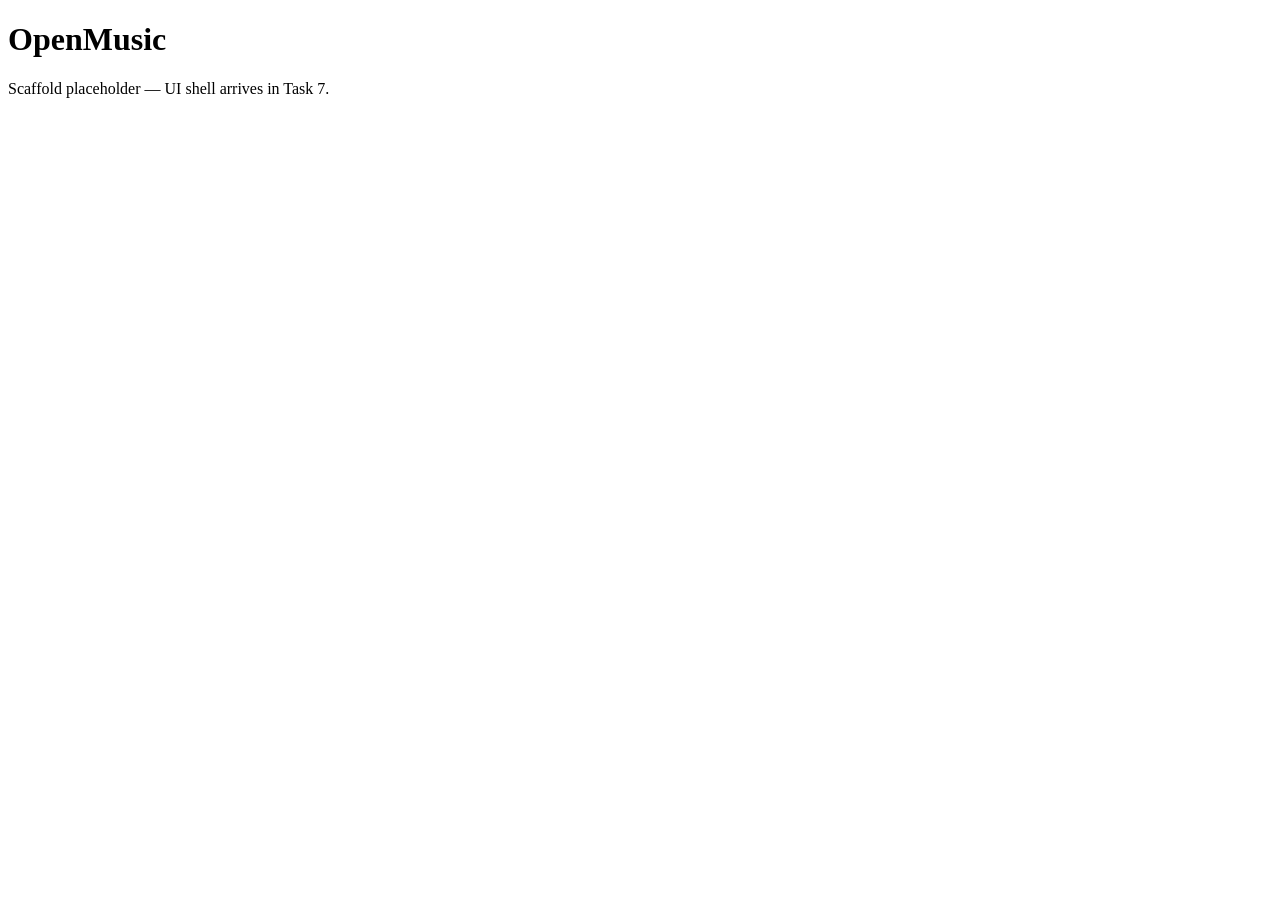
==== web/index.html @ 20663f75 "feat(openmusic): scaffold stdlib-go module with healthz" ====
<!doctype html>
<html lang="en">
<head>
  <meta charset="utf-8" />
  <meta name="viewport" content="width=device-width, initial-scale=1" />
  <title>OpenMusic</title>
</head>
<body>
  <h1>OpenMusic</h1>
  <p>Scaffold placeholder — UI shell arrives in Task 7.</p>
</body>
</html>
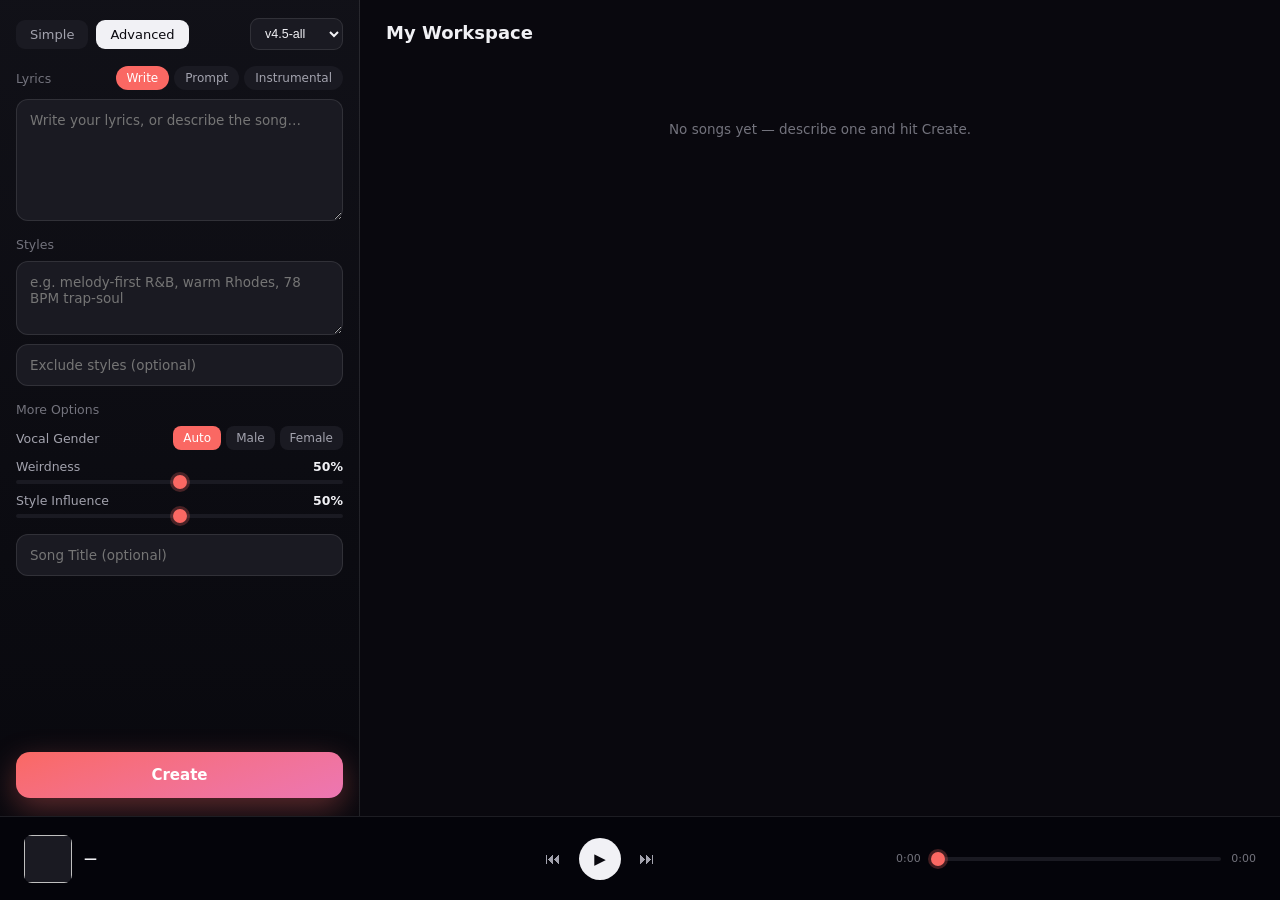
==== commit 37de400f: "feat(openmusic): suno-style frontend + dev fake-kie harness" ====
--- a/web/index.html
+++ b/web/index.html
@@ -1,12 +1,96 @@
 <!doctype html>
-<html lang="en">
+<html lang="zh-CN">
 <head>
-  <meta charset="utf-8" />
-  <meta name="viewport" content="width=device-width, initial-scale=1" />
-  <title>OpenMusic</title>
+<meta charset="utf-8" />
+<meta name="viewport" content="width=device-width, initial-scale=1" />
+<title>OpenMusic</title>
+<link rel="stylesheet" href="styles.css" />
 </head>
 <body>
-  <h1>OpenMusic</h1>
-  <p>Scaffold placeholder — UI shell arrives in Task 7.</p>
+<div class="om-app">
+  <!-- LEFT: creation console -->
+  <aside class="om-left">
+    <div class="om-modes">
+      <button data-mode="simple" class="om-seg">Simple</button>
+      <button data-mode="advanced" class="om-seg on">Advanced</button>
+      <select id="om-model" class="om-model">
+        <option value="V4_5ALL" selected>v4.5-all</option>
+        <option value="V5_5">v5.5</option>
+        <option value="V4_5PLUS">v4.5-plus</option>
+        <option value="V4_5">v4.5</option>
+        <option value="V4">v4</option>
+        <option value="V3_5">v3.5</option>
+      </select>
+    </div>
+
+    <section class="om-group">
+      <header class="om-group-h"><span>Lyrics</span>
+        <div class="om-lyric-modes">
+          <button data-lyric="write" class="om-chip on">Write</button>
+          <button data-lyric="prompt" class="om-chip">Prompt</button>
+          <button data-lyric="instrumental" class="om-chip">Instrumental</button>
+        </div>
+      </header>
+      <textarea id="om-prompt" class="om-text" rows="6" placeholder="Write your lyrics, or describe the song…"></textarea>
+    </section>
+
+    <section class="om-group">
+      <header class="om-group-h"><span>Styles</span></header>
+      <textarea id="om-style" class="om-text" rows="3" placeholder="e.g. melody-first R&B, warm Rhodes, 78 BPM trap-soul"></textarea>
+      <input id="om-negative" class="om-input" placeholder="Exclude styles (optional)" />
+    </section>
+
+    <section class="om-group om-more">
+      <header class="om-group-h"><span>More Options</span></header>
+      <div class="om-row">
+        <label>Vocal Gender</label>
+        <div class="om-seg-mini">
+          <button data-vocal="" class="on">Auto</button>
+          <button data-vocal="m">Male</button>
+          <button data-vocal="f">Female</button>
+        </div>
+      </div>
+      <div class="om-row om-slider-row">
+        <label>Weirdness <b id="om-weird-v">50%</b></label>
+        <input id="om-weird" type="range" min="0" max="100" value="50" class="om-slider" />
+      </div>
+      <div class="om-row om-slider-row">
+        <label>Style Influence <b id="om-style-v">50%</b></label>
+        <input id="om-styleinf" type="range" min="0" max="100" value="50" class="om-slider" />
+      </div>
+    </section>
+
+    <input id="om-title" class="om-input" placeholder="Song Title (optional)" />
+    <button id="om-create" class="om-create">Create</button>
+  </aside>
+
+  <!-- MAIN: workspace song list -->
+  <main class="om-main">
+    <header class="om-main-h"><h1>My Workspace</h1></header>
+    <div id="om-list" class="om-list"></div>
+    <div id="om-empty" class="om-empty">No songs yet — describe one and hit Create.</div>
+  </main>
+</div>
+
+<!-- BOTTOM: player -->
+<footer class="om-player" id="om-player" hidden>
+  <div class="om-now">
+    <img id="om-now-cover" class="om-now-cover" alt="" />
+    <div class="om-now-meta"><b id="om-now-title">—</b><span id="om-now-style"></span></div>
+  </div>
+  <div class="om-controls">
+    <button id="om-prev" class="om-pbtn">⏮</button>
+    <button id="om-play" class="om-pbtn om-play">▶</button>
+    <button id="om-next" class="om-pbtn">⏭</button>
+  </div>
+  <div class="om-seek">
+    <span id="om-cur">0:00</span>
+    <input id="om-bar" type="range" min="0" max="100" value="0" class="om-slider" />
+    <span id="om-dur">0:00</span>
+  </div>
+  <audio id="om-audio"></audio>
+</footer>
+
+<script src="app.js"></script>
 </body>
 </html>
--- a/web/styles.css
+++ b/web/styles.css
@@ -0,0 +1,92 @@
+/* OpenMusic — Suno-style dark workstation. oklch tokens echo AgentDeck's palette
+   so the app reads as native inside the AgentDeck iframe. */
+:root{
+  --bg-0:oklch(14% 0.012 285); --bg-1:oklch(18% 0.014 285); --bg-2:oklch(22% 0.016 285);
+  --text:oklch(96% 0.005 285); --dim:oklch(72% 0.015 285); --faint:oklch(56% 0.015 285);
+  --line:oklch(100% 0 0 / 0.10); --line-2:oklch(100% 0 0 / 0.16);
+  --accent:oklch(70% 0.18 25); --accent-2:oklch(72% 0.16 350);
+  --ok:oklch(76% 0.17 158); --ease:cubic-bezier(0.16,1,0.3,1);
+}
+*{box-sizing:border-box;margin:0;padding:0}
+html,body{height:100%}
+body{font-family:-apple-system,"SF Pro Text","Segoe UI",system-ui,sans-serif;
+  color:var(--text);background:var(--bg-0);overflow:hidden}
+button{font:inherit;color:inherit;cursor:pointer;border:0;background:none}
+
+.om-app{display:grid;grid-template-columns:360px 1fr;height:100%;padding-bottom:84px}
+
+/* ---- LEFT console ---- */
+.om-left{height:100%;overflow-y:auto;padding:18px 16px;border-right:.5px solid var(--line);
+  background:linear-gradient(180deg,var(--bg-1),var(--bg-0));display:flex;flex-direction:column;gap:16px}
+.om-modes{display:flex;gap:8px;align-items:center}
+.om-seg{padding:7px 14px;border-radius:9px;color:var(--dim);background:var(--bg-2);font-size:13px;transition:.18s}
+.om-seg.on{background:var(--text);color:var(--bg-0)}
+.om-model{margin-left:auto;background:var(--bg-2);color:var(--text);border:.5px solid var(--line);
+  border-radius:9px;padding:7px 10px;font-size:12.5px}
+.om-group{display:flex;flex-direction:column;gap:9px}
+.om-group-h{display:flex;align-items:center;justify-content:space-between;font-size:12.5px;color:var(--faint)}
+.om-lyric-modes,.om-seg-mini{display:flex;gap:5px}
+.om-chip{padding:5px 11px;border-radius:999px;font-size:12px;color:var(--dim);background:var(--bg-2);transition:.18s}
+.om-chip.on{background:var(--accent);color:#fff}
+.om-text,.om-input{width:100%;background:var(--bg-2);border:.5px solid var(--line);border-radius:12px;
+  color:var(--text);font:inherit;font-size:13.5px;padding:12px 13px;resize:vertical;outline:none;transition:border-color .18s}
+.om-text:focus,.om-input:focus{border-color:var(--accent)}
+.om-row{display:flex;align-items:center;justify-content:space-between;gap:10px;font-size:12.5px;color:var(--dim)}
+.om-slider-row{flex-direction:column;align-items:stretch;gap:6px}
+.om-row label{display:flex;justify-content:space-between}
+.om-row label b{color:var(--text);font-weight:600}
+.om-seg-mini button{padding:5px 10px;border-radius:8px;font-size:12px;color:var(--dim);background:var(--bg-2)}
+.om-seg-mini button.on{background:var(--accent);color:#fff}
+.om-slider{-webkit-appearance:none;appearance:none;height:4px;border-radius:3px;background:var(--bg-2);outline:none}
+.om-slider::-webkit-slider-thumb{-webkit-appearance:none;width:14px;height:14px;border-radius:50%;
+  background:var(--accent);cursor:pointer;box-shadow:0 0 0 3px oklch(70% 0.18 25 / .25)}
+.om-create{margin-top:auto;padding:14px;border-radius:14px;font-size:15px;font-weight:600;color:#fff;
+  background:linear-gradient(160deg,var(--accent),var(--accent-2));box-shadow:0 10px 30px oklch(70% 0.18 25 / .35);
+  transition:transform .2s var(--ease),filter .2s}
+.om-create:hover{transform:translateY(-2px);filter:brightness(1.06)}
+.om-create:disabled{opacity:.5;cursor:not-allowed;transform:none;filter:grayscale(.4)}
+
+/* ---- MAIN list ---- */
+.om-main{height:100%;overflow-y:auto;padding:22px 26px}
+.om-main-h h1{font-size:18px;font-weight:600;margin-bottom:18px}
+.om-list{display:flex;flex-direction:column;gap:10px}
+.om-card{display:flex;align-items:center;gap:14px;padding:12px;border-radius:14px;
+  background:var(--bg-1);border:.5px solid var(--line);transition:background .18s,border-color .18s}
+.om-card:hover{background:var(--bg-2);border-color:var(--line-2)}
+.om-cover{width:56px;height:56px;border-radius:10px;object-fit:cover;flex:none;
+  background:linear-gradient(160deg,var(--bg-2),var(--bg-0));display:grid;place-items:center}
+.om-card-body{flex:1;min-width:0}
+.om-card-title{font-size:14px;font-weight:500;overflow:hidden;text-overflow:ellipsis;white-space:nowrap}
+.om-card-sub{font-size:12px;color:var(--faint);overflow:hidden;text-overflow:ellipsis;white-space:nowrap;margin-top:2px}
+.om-card-badge{font-size:10.5px;padding:2px 8px;border-radius:999px;background:var(--bg-2);color:var(--dim)}
+.om-card.generating .om-cover{animation:om-pulse 1.6s var(--ease) infinite}
+.om-card.error .om-card-sub{color:var(--accent)}
+.om-card-play{width:34px;height:34px;border-radius:50%;background:var(--accent);color:#fff;display:grid;place-items:center;flex:none}
+@keyframes om-pulse{0%,100%{opacity:1}50%{opacity:.5}}
+.om-empty{color:var(--faint);font-size:13.5px;text-align:center;padding:60px 0}
+.om-list:not(:empty)+.om-empty{display:none}
+
+/* ---- PLAYER ---- */
+.om-player{position:fixed;left:0;right:0;bottom:0;height:84px;z-index:30;display:grid;
+  grid-template-columns:280px 1fr 360px;align-items:center;gap:20px;padding:0 24px;
+  background:oklch(12% 0.012 285 / .9);-webkit-backdrop-filter:blur(24px);backdrop-filter:blur(24px);
+  border-top:.5px solid var(--line)}
+.om-now{display:flex;align-items:center;gap:12px;min-width:0}
+.om-now-cover{width:48px;height:48px;border-radius:8px;object-fit:cover;background:var(--bg-2);flex:none}
+.om-now-meta{min-width:0}
+.om-now-meta b{font-size:13px;display:block;overflow:hidden;text-overflow:ellipsis;white-space:nowrap}
+.om-now-meta span{font-size:11.5px;color:var(--faint)}
+.om-controls{display:flex;align-items:center;justify-content:center;gap:18px}
+.om-pbtn{font-size:16px;color:var(--dim);transition:color .18s}
+.om-pbtn:hover{color:var(--text)}
+.om-play{width:42px;height:42px;border-radius:50%;background:var(--text);color:var(--bg-0);font-size:15px;display:grid;place-items:center}
+.om-seek{display:flex;align-items:center;gap:10px;font-size:11px;color:var(--faint);font-variant-numeric:tabular-nums}
+.om-seek .om-slider{flex:1}
+
+@media (max-width:900px){
+  .om-app{grid-template-columns:1fr}
+  .om-left{position:fixed;inset:0 auto 84px 0;width:84vw;max-width:360px;z-index:20;transform:translateX(-100%);transition:transform .3s var(--ease)}
+  .om-left.open{transform:none}
+  .om-player{grid-template-columns:1fr auto;gap:12px}
+  .om-seek{display:none}
+}
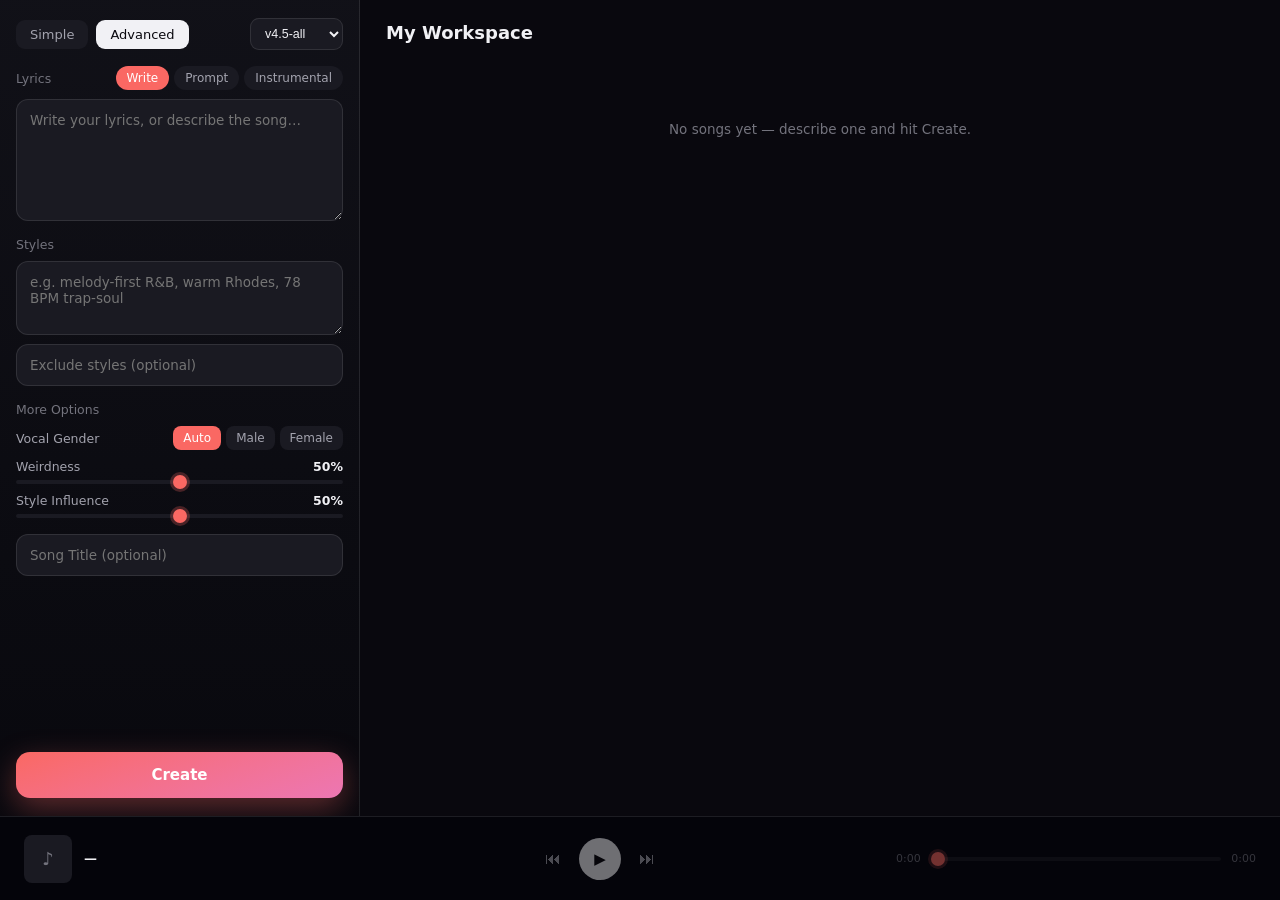
==== commit 05f25306: "fix(openmusic): cover sizing, persistent player, lyrics preview Surfaced by real Suno data (fake-kie" ====
--- a/web/index.html
+++ b/web/index.html
@@ -72,10 +72,20 @@
   </main>
 </div>
 
-<!-- BOTTOM: player -->
-<footer class="om-player" id="om-player" hidden>
+<!-- LYRICS modal -->
+<div class="om-modal" id="om-lyrics" hidden>
+  <div class="om-modal-card">
+    <button class="om-modal-x" id="om-lyrics-x" aria-label="Close">✕</button>
+    <h2 class="om-modal-title" id="om-lyrics-title"></h2>
+    <div class="om-modal-sub" id="om-lyrics-style"></div>
+    <pre class="om-lyrics-body" id="om-lyrics-body"></pre>
+  </div>
+</div>
+
+<!-- BOTTOM: player (always visible) -->
+<footer class="om-player" id="om-player">
   <div class="om-now">
-    <img id="om-now-cover" class="om-now-cover" alt="" />
+    <div class="om-now-cover" id="om-now-cover">♪</div>
     <div class="om-now-meta"><b id="om-now-title">—</b><span id="om-now-style"></span></div>
   </div>
   <div class="om-controls">
--- a/web/styles.css
+++ b/web/styles.css
@@ -53,26 +53,32 @@
 .om-card{display:flex;align-items:center;gap:14px;padding:12px;border-radius:14px;
   background:var(--bg-1);border:.5px solid var(--line);transition:background .18s,border-color .18s}
 .om-card:hover{background:var(--bg-2);border-color:var(--line-2)}
-.om-cover{width:56px;height:56px;border-radius:10px;object-fit:cover;flex:none;
+.om-cover{width:56px;height:56px;border-radius:10px;flex:none;overflow:hidden;color:var(--faint);
   background:linear-gradient(160deg,var(--bg-2),var(--bg-0));display:grid;place-items:center}
-.om-card-body{flex:1;min-width:0}
+.om-cover img{width:100%;height:100%;object-fit:cover;display:block} /* constrain real Suno covers to the 56px box */
+.om-card-body{flex:1;min-width:0;cursor:pointer}
 .om-card-title{font-size:14px;font-weight:500;overflow:hidden;text-overflow:ellipsis;white-space:nowrap}
 .om-card-sub{font-size:12px;color:var(--faint);overflow:hidden;text-overflow:ellipsis;white-space:nowrap;margin-top:2px}
 .om-card-badge{font-size:10.5px;padding:2px 8px;border-radius:999px;background:var(--bg-2);color:var(--dim)}
 .om-card.generating .om-cover{animation:om-pulse 1.6s var(--ease) infinite}
 .om-card.error .om-card-sub{color:var(--accent)}
+.om-card.playing{border-color:var(--accent);background:oklch(70% 0.18 25 / .08)}
 .om-card-play{width:34px;height:34px;border-radius:50%;background:var(--accent);color:#fff;display:grid;place-items:center;flex:none}
+.om-card-del{width:28px;height:28px;border-radius:50%;color:var(--faint);background:transparent;flex:none;font-size:13px;opacity:0;transition:opacity .18s,color .18s,background .18s}
+.om-card:hover .om-card-del{opacity:1}
+.om-card-del:hover{color:#fff;background:oklch(58% 0.2 25)}
 @keyframes om-pulse{0%,100%{opacity:1}50%{opacity:.5}}
 .om-empty{color:var(--faint);font-size:13.5px;text-align:center;padding:60px 0}
 .om-list:not(:empty)+.om-empty{display:none}
 
 /* ---- PLAYER ---- */
+.om-player[hidden]{display:none} /* beat the author display:grid so the empty state hides the bar */
 .om-player{position:fixed;left:0;right:0;bottom:0;height:84px;z-index:30;display:grid;
   grid-template-columns:280px 1fr 360px;align-items:center;gap:20px;padding:0 24px;
   background:oklch(12% 0.012 285 / .9);-webkit-backdrop-filter:blur(24px);backdrop-filter:blur(24px);
   border-top:.5px solid var(--line)}
 .om-now{display:flex;align-items:center;gap:12px;min-width:0}
-.om-now-cover{width:48px;height:48px;border-radius:8px;object-fit:cover;background:var(--bg-2);flex:none}
+.om-now-cover{width:48px;height:48px;border-radius:8px;background:var(--bg-2);background-size:cover;background-position:center;flex:none;display:grid;place-items:center;color:var(--faint);font-size:18px;overflow:hidden}
 .om-now-meta{min-width:0}
 .om-now-meta b{font-size:13px;display:block;overflow:hidden;text-overflow:ellipsis;white-space:nowrap}
 .om-now-meta span{font-size:11.5px;color:var(--faint)}
@@ -83,10 +89,32 @@
 .om-seek{display:flex;align-items:center;gap:10px;font-size:11px;color:var(--faint);font-variant-numeric:tabular-nums}
 .om-seek .om-slider{flex:1}
 
+/* Narrow / mobile: stack the console above the workspace (both scroll with the page) instead of an
+   off-canvas drawer — desktop is the primary surface (AgentDeck iframe), so keep mobile simple + usable. */
 @media (max-width:900px){
-  .om-app{grid-template-columns:1fr}
-  .om-left{position:fixed;inset:0 auto 84px 0;width:84vw;max-width:360px;z-index:20;transform:translateX(-100%);transition:transform .3s var(--ease)}
-  .om-left.open{transform:none}
-  .om-player{grid-template-columns:1fr auto;gap:12px}
+  body{overflow:auto}
+  .om-app{display:block;height:auto;min-height:100%}
+  .om-left{height:auto;border-right:0;border-bottom:.5px solid var(--line)}
+  .om-main{height:auto}
+  .om-player{grid-template-columns:auto 1fr auto;gap:12px}
   .om-seek{display:none}
 }
+
+/* ---- player idle state (no track loaded) ---- */
+.om-player.idle .om-controls,.om-player.idle .om-seek{opacity:.45}
+.om-player.idle .om-pbtn,.om-player.idle .om-play{cursor:default}
+
+/* ---- LYRICS modal ---- */
+.om-modal{position:fixed;inset:0;z-index:50;display:grid;place-items:center;padding:24px;
+  background:oklch(8% 0.01 285 / .62);-webkit-backdrop-filter:blur(8px);backdrop-filter:blur(8px)}
+.om-modal[hidden]{display:none}
+.om-modal-card{width:min(560px,92vw);max-height:80vh;overflow:auto;position:relative;
+  background:var(--bg-1);border:.5px solid var(--line-2);border-radius:18px;padding:26px 28px;
+  box-shadow:0 24px 70px oklch(0% 0 0 / .5)}
+.om-modal-x{position:absolute;top:14px;right:14px;width:30px;height:30px;border-radius:50%;
+  color:var(--dim);background:var(--bg-2);display:grid;place-items:center;font-size:13px}
+.om-modal-x:hover{color:#fff;background:oklch(58% 0.2 25)}
+.om-modal-title{font-size:19px;font-weight:600;margin-right:36px;overflow-wrap:anywhere}
+.om-modal-sub{font-size:12.5px;color:var(--faint);margin-top:6px;line-height:1.5}
+.om-lyrics-body{margin-top:18px;font:inherit;font-size:14px;line-height:1.75;color:var(--text);
+  white-space:pre-wrap;word-break:break-word}
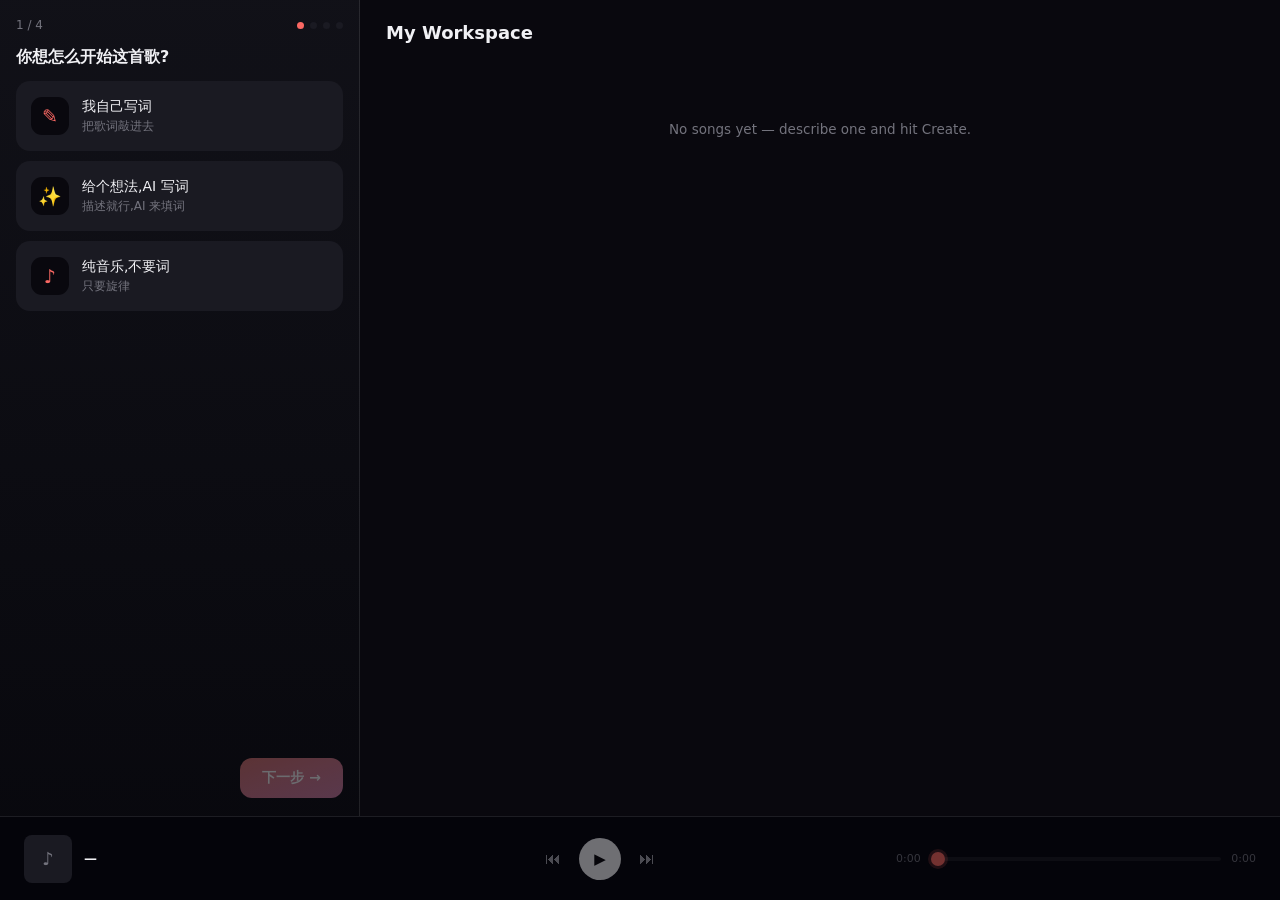
==== commit 06bebdbd: "feat(openmusic): step-by-step creation wizard replaces the dense left form The left console's all-at" ====
--- a/web/index.html
+++ b/web/index.html
@@ -8,60 +8,9 @@
 </head>
 <body>
 <div class="om-app">
-  <!-- LEFT: creation console -->
+  <!-- LEFT: step-by-step creation wizard (rendered by app.js into #om-wiz) -->
   <aside class="om-left">
-    <div class="om-modes">
-      <button data-mode="simple" class="om-seg">Simple</button>
-      <button data-mode="advanced" class="om-seg on">Advanced</button>
-      <select id="om-model" class="om-model">
-        <option value="V4_5ALL" selected>v4.5-all</option>
-        <option value="V5_5">v5.5</option>
-        <option value="V4_5PLUS">v4.5-plus</option>
-        <option value="V4_5">v4.5</option>
-        <option value="V4">v4</option>
-        <option value="V3_5">v3.5</option>
-      </select>
-    </div>
-
-    <section class="om-group">
-      <header class="om-group-h"><span>Lyrics</span>
-        <div class="om-lyric-modes">
-          <button data-lyric="write" class="om-chip on">Write</button>
-          <button data-lyric="prompt" class="om-chip">Prompt</button>
-          <button data-lyric="instrumental" class="om-chip">Instrumental</button>
-        </div>
-      </header>
-      <textarea id="om-prompt" class="om-text" rows="6" placeholder="Write your lyrics, or describe the song…"></textarea>
-    </section>
-
-    <section class="om-group">
-      <header class="om-group-h"><span>Styles</span></header>
-      <textarea id="om-style" class="om-text" rows="3" placeholder="e.g. melody-first R&B, warm Rhodes, 78 BPM trap-soul"></textarea>
-      <input id="om-negative" class="om-input" placeholder="Exclude styles (optional)" />
-    </section>
-
-    <section class="om-group om-more">
-      <header class="om-group-h"><span>More Options</span></header>
-      <div class="om-row">
-        <label>Vocal Gender</label>
-        <div class="om-seg-mini">
-          <button data-vocal="" class="on">Auto</button>
-          <button data-vocal="m">Male</button>
-          <button data-vocal="f">Female</button>
-        </div>
-      </div>
-      <div class="om-row om-slider-row">
-        <label>Weirdness <b id="om-weird-v">50%</b></label>
-        <input id="om-weird" type="range" min="0" max="100" value="50" class="om-slider" />
-      </div>
-      <div class="om-row om-slider-row">
-        <label>Style Influence <b id="om-style-v">50%</b></label>
-        <input id="om-styleinf" type="range" min="0" max="100" value="50" class="om-slider" />
-      </div>
-    </section>
-
-    <input id="om-title" class="om-input" placeholder="Song Title (optional)" />
-    <button id="om-create" class="om-create">Create</button>
+    <div class="om-wiz" id="om-wiz"></div>
   </aside>
 
   <!-- MAIN: workspace song list -->
--- a/web/styles.css
+++ b/web/styles.css
@@ -15,36 +15,53 @@
 
 .om-app{display:grid;grid-template-columns:360px 1fr;height:100%;padding-bottom:84px}
 
-/* ---- LEFT console ---- */
-.om-left{height:100%;overflow-y:auto;padding:18px 16px;border-right:.5px solid var(--line);
-  background:linear-gradient(180deg,var(--bg-1),var(--bg-0));display:flex;flex-direction:column;gap:16px}
-.om-modes{display:flex;gap:8px;align-items:center}
-.om-seg{padding:7px 14px;border-radius:9px;color:var(--dim);background:var(--bg-2);font-size:13px;transition:.18s}
-.om-seg.on{background:var(--text);color:var(--bg-0)}
-.om-model{margin-left:auto;background:var(--bg-2);color:var(--text);border:.5px solid var(--line);
-  border-radius:9px;padding:7px 10px;font-size:12.5px}
-.om-group{display:flex;flex-direction:column;gap:9px}
-.om-group-h{display:flex;align-items:center;justify-content:space-between;font-size:12.5px;color:var(--faint)}
-.om-lyric-modes,.om-seg-mini{display:flex;gap:5px}
-.om-chip{padding:5px 11px;border-radius:999px;font-size:12px;color:var(--dim);background:var(--bg-2);transition:.18s}
-.om-chip.on{background:var(--accent);color:#fff}
+/* ---- LEFT step wizard ---- */
+.om-left{height:100%;overflow:hidden;border-right:.5px solid var(--line);
+  background:linear-gradient(180deg,var(--bg-1),var(--bg-0))}
+.om-wiz{height:100%;display:flex;flex-direction:column;padding:18px 16px;gap:14px}
+.om-wiz-head{display:flex;align-items:center;justify-content:space-between}
+.om-wiz-step{font-size:12px;color:var(--faint);font-variant-numeric:tabular-nums}
+.om-dots{display:flex;gap:6px}
+.om-dots b{width:7px;height:7px;border-radius:50%;background:var(--bg-2);transition:background .2s}
+.om-dots b.on{background:var(--accent)}
+.om-dots b.done{background:oklch(70% 0.18 25 / .45)}
+.om-wiz-body{flex:1;min-height:0;overflow-y:auto;display:flex;flex-direction:column;gap:11px}
+.om-wiz-q{font-size:16px;font-weight:600;line-height:1.4}
+.om-opt{font-size:12px;font-weight:400;color:var(--faint)}
+.om-wiz-sub{font-size:12px;color:var(--faint);margin-top:4px;display:flex;justify-content:space-between}
+.om-wiz-sub b{color:var(--text);font-weight:600}
+
+.om-choices{display:flex;flex-direction:column;gap:10px;margin-top:2px}
+.om-choice{display:flex;align-items:center;gap:13px;padding:15px 14px;border-radius:14px;text-align:left;
+  background:var(--bg-2);border:1.5px solid transparent;transition:border-color .18s,background .18s,transform .12s}
+.om-choice:hover{background:oklch(26% 0.018 285);transform:translateY(-1px)}
+.om-choice.on{border-color:var(--accent);background:oklch(70% 0.18 25 / .1)}
+.om-choice-ic{width:38px;height:38px;border-radius:11px;flex:none;display:grid;place-items:center;font-size:19px;
+  background:var(--bg-0);color:var(--accent)}
+.om-choice.on .om-choice-ic{background:var(--accent);color:#fff}
+.om-choice-tx{display:flex;flex-direction:column;gap:2px;min-width:0}
+.om-choice-tx b{font-size:14px;font-weight:500}
+.om-choice-tx i{font-size:12px;color:var(--faint);font-style:normal}
+
 .om-text,.om-input{width:100%;background:var(--bg-2);border:.5px solid var(--line);border-radius:12px;
   color:var(--text);font:inherit;font-size:13.5px;padding:12px 13px;resize:vertical;outline:none;transition:border-color .18s}
 .om-text:focus,.om-input:focus{border-color:var(--accent)}
-.om-row{display:flex;align-items:center;justify-content:space-between;gap:10px;font-size:12.5px;color:var(--dim)}
-.om-slider-row{flex-direction:column;align-items:stretch;gap:6px}
-.om-row label{display:flex;justify-content:space-between}
-.om-row label b{color:var(--text);font-weight:600}
-.om-seg-mini button{padding:5px 10px;border-radius:8px;font-size:12px;color:var(--dim);background:var(--bg-2)}
+.om-text.om-grow{flex:1;min-height:170px;resize:none}
+.om-seg-mini{display:flex;gap:6px}
+.om-seg-mini button{padding:7px 15px;border-radius:9px;font-size:12.5px;color:var(--dim);background:var(--bg-2);transition:.18s}
 .om-seg-mini button.on{background:var(--accent);color:#fff}
-.om-slider{-webkit-appearance:none;appearance:none;height:4px;border-radius:3px;background:var(--bg-2);outline:none}
+.om-slider{-webkit-appearance:none;appearance:none;width:100%;height:4px;border-radius:3px;background:var(--bg-2);outline:none}
 .om-slider::-webkit-slider-thumb{-webkit-appearance:none;width:14px;height:14px;border-radius:50%;
   background:var(--accent);cursor:pointer;box-shadow:0 0 0 3px oklch(70% 0.18 25 / .25)}
-.om-create{margin-top:auto;padding:14px;border-radius:14px;font-size:15px;font-weight:600;color:#fff;
-  background:linear-gradient(160deg,var(--accent),var(--accent-2));box-shadow:0 10px 30px oklch(70% 0.18 25 / .35);
-  transition:transform .2s var(--ease),filter .2s}
-.om-create:hover{transform:translateY(-2px);filter:brightness(1.06)}
-.om-create:disabled{opacity:.5;cursor:not-allowed;transform:none;filter:grayscale(.4)}
+
+.om-wiz-foot{display:flex;align-items:center;gap:10px;padding-top:2px}
+.om-wiz-back{font-size:13px;color:var(--dim);padding:8px 4px;transition:color .18s}
+.om-wiz-back:hover{color:var(--text)}
+.om-wiz-next{margin-left:auto;padding:11px 22px;border-radius:12px;font-size:14px;font-weight:600;color:#fff;
+  background:linear-gradient(160deg,var(--accent),var(--accent-2));box-shadow:0 8px 22px oklch(70% 0.18 25 / .3);
+  transition:transform .18s var(--ease),filter .18s}
+.om-wiz-next:hover{transform:translateY(-1px);filter:brightness(1.06)}
+.om-wiz-next:disabled{opacity:.4;cursor:not-allowed;transform:none;filter:grayscale(.3);box-shadow:none}
 
 /* ---- MAIN list ---- */
 .om-main{height:100%;overflow-y:auto;padding:22px 26px}
@@ -95,6 +112,9 @@
   body{overflow:auto}
   .om-app{display:block;height:auto;min-height:100%}
   .om-left{height:auto;border-right:0;border-bottom:.5px solid var(--line)}
+  .om-wiz{height:auto;min-height:62vh}
+  .om-wiz-body{overflow:visible}
+  .om-text.om-grow{min-height:200px}
   .om-main{height:auto}
   .om-player{grid-template-columns:auto 1fr auto;gap:12px}
   .om-seek{display:none}
